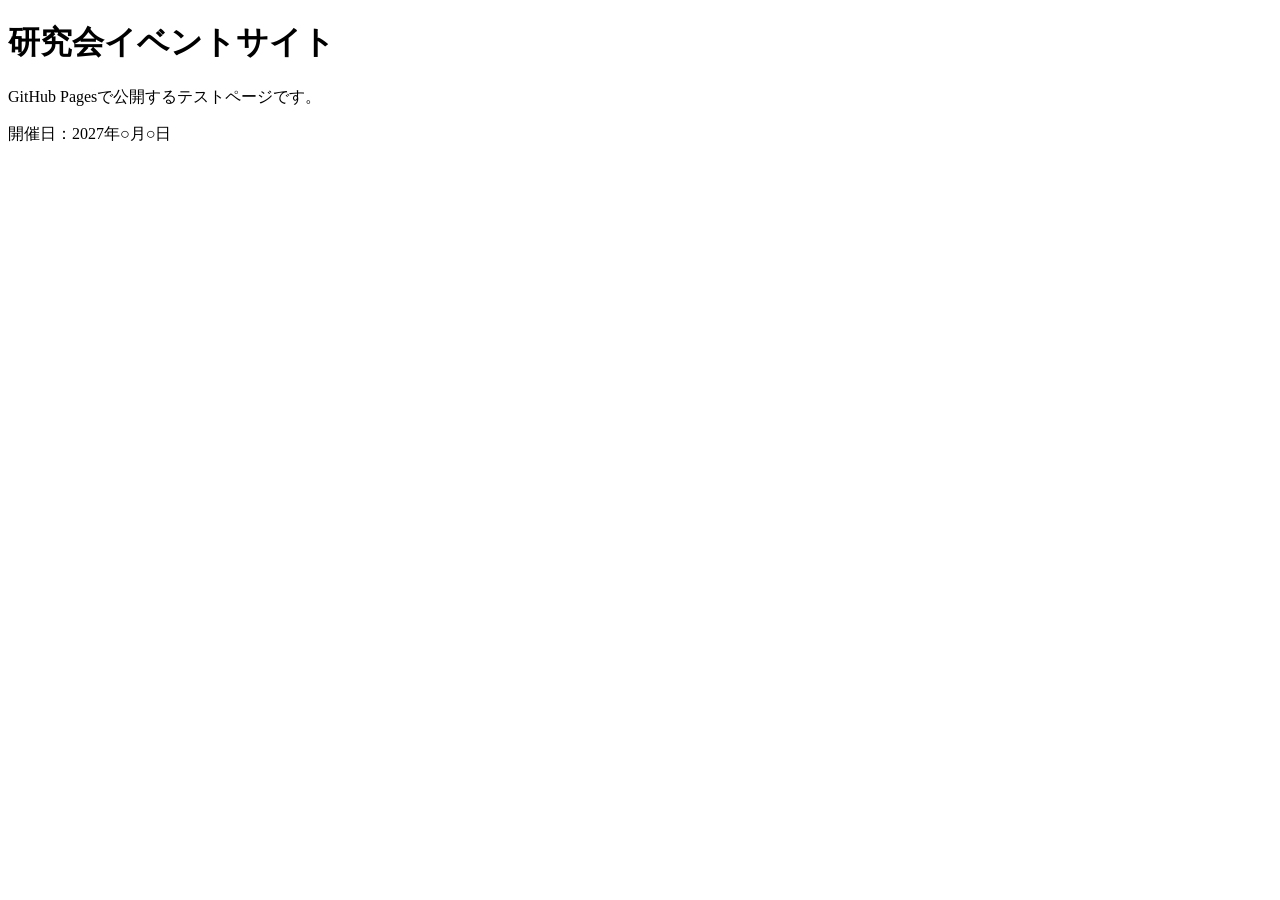
==== index.html @ d49466c6 "Create index.html" ====
<!DOCTYPE html>
<html lang="ja">
<head>
  <meta charset="UTF-8">
  <meta name="viewport" content="width=device-width, initial-scale=1">
  <title>研究会イベントサイト</title>
</head>
<body>
  <h1>研究会イベントサイト</h1>
  <p>GitHub Pagesで公開するテストページです。</p>
  <p>開催日：2027年○月○日</p>
</body>
</html>
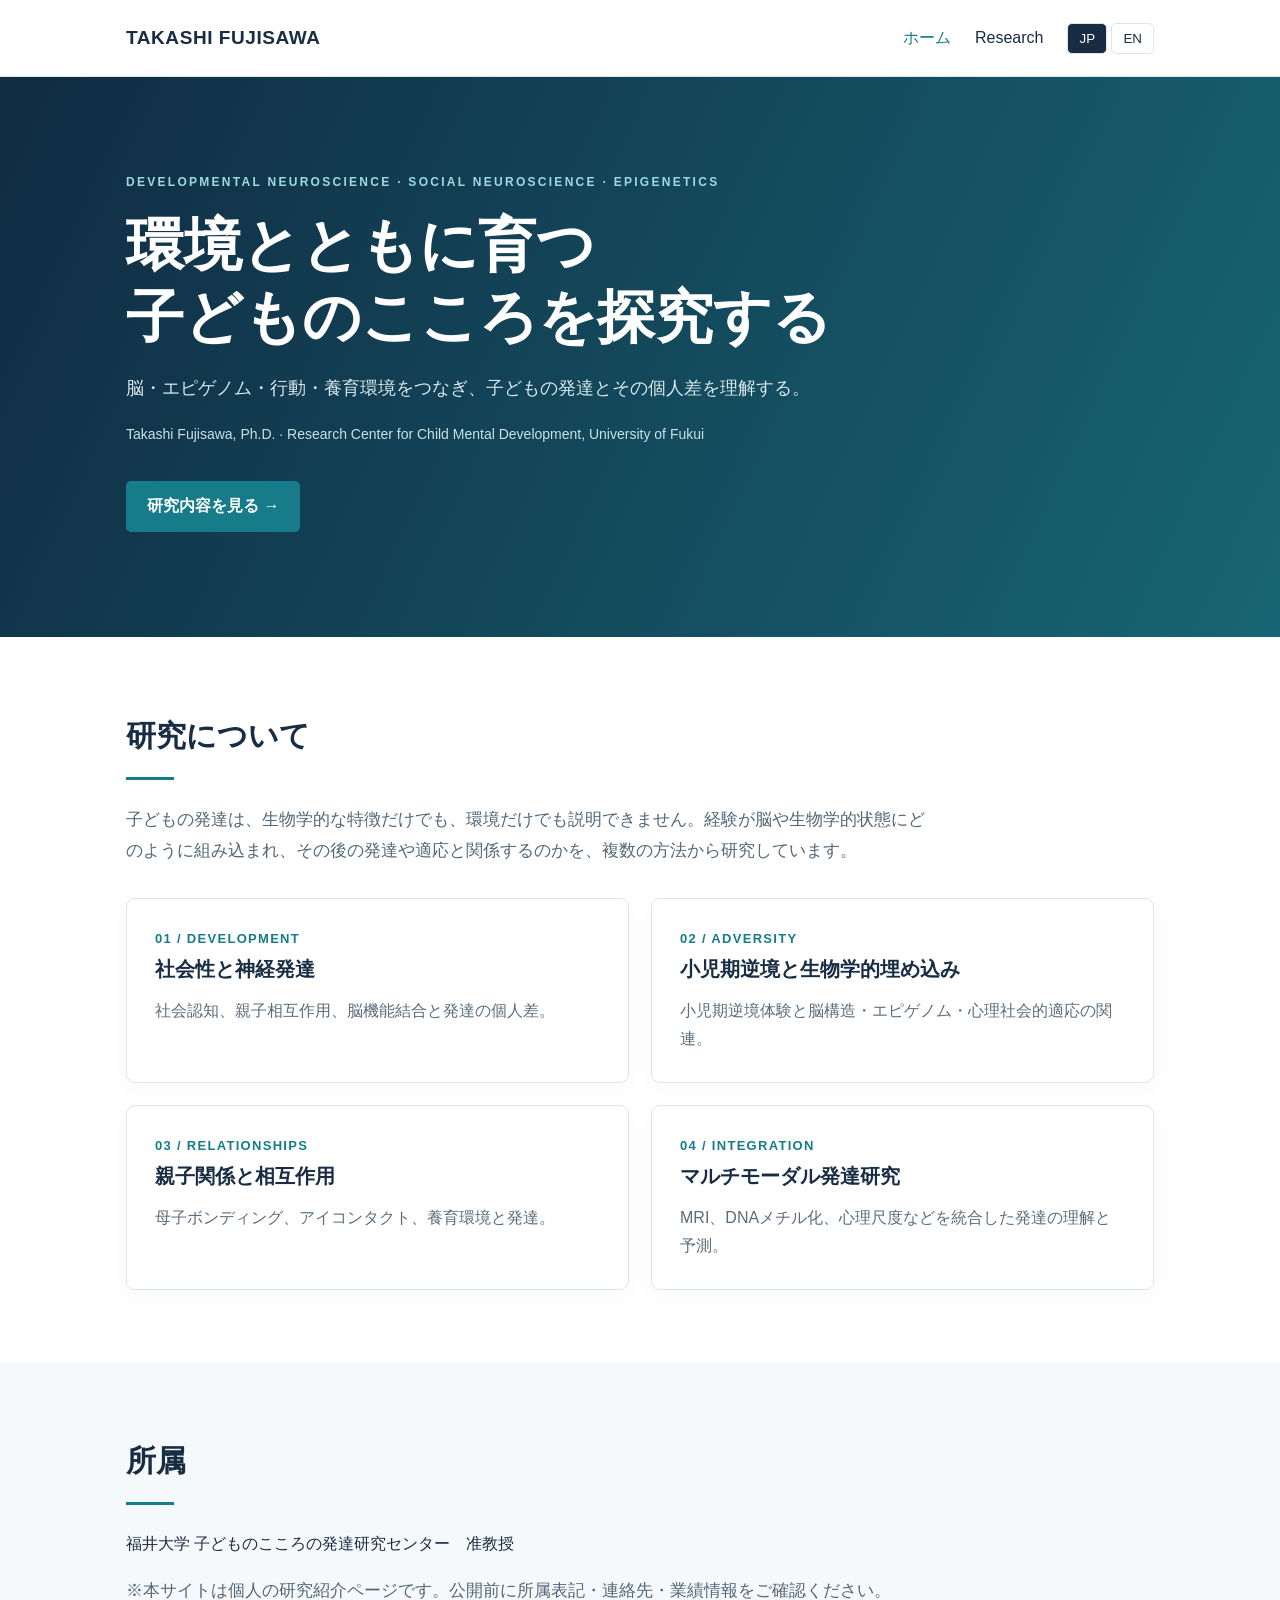
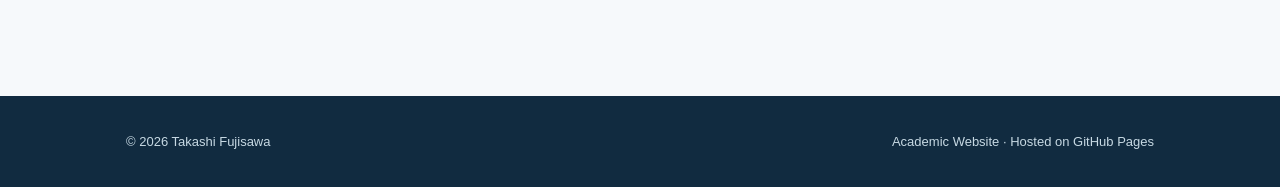
==== commit 3ff12524: "Add files via upload" ====
--- a/index.html
+++ b/index.html
@@ -1,13 +1,5 @@
-<!DOCTYPE html>
-<html lang="ja">
-<head>
-  <meta charset="UTF-8">
-  <meta name="viewport" content="width=device-width, initial-scale=1">
-  <title>研究会イベントサイト</title>
-</head>
-<body>
-  <h1>研究会イベントサイト</h1>
-  <p>GitHub Pagesで公開するテストページです。</p>
-  <p>開催日：2027年○月○日</p>
-</body>
-</html>
+<!doctype html><html lang="ja"><head><meta charset="utf-8"><meta name="viewport" content="width=device-width, initial-scale=1"><meta name="description" content="藤澤隆史の研究者ウェブサイト。発達神経科学、社会神経科学、小児期逆境と脳・エピゲノム研究。"><title>藤澤隆史 | 研究者ウェブサイト</title><link rel="stylesheet" href="style.css"><script defer src="script.js"></script></head><body>
+<header><div class="wrap nav"><a class="brand" href="index.html">TAKASHI FUJISAWA</a><nav class="navlinks" aria-label="Main navigation"><a class="active" href="index.html"><span class="lang-ja">ホーム</span><span class="lang-en">Home</span></a><a href="research.html">Research</a><div><button type="button" data-lang="ja">JP</button> <button type="button" data-lang="en">EN</button></div></nav></div></header>
+<main><section class="hero"><div class="wrap"><div class="eyebrow">Developmental Neuroscience · Social Neuroscience · Epigenetics</div><h1><span class="lang-ja">環境とともに育つ<br>子どものこころを探究する</span><span class="lang-en">Understanding How Minds Develop<br>in Context</span></h1><p class="lang-ja">脳・エピゲノム・行動・養育環境をつなぎ、子どもの発達とその個人差を理解する。</p><p class="lang-en">Integrating brain imaging, epigenetics, behavior, and caregiving environments to understand individual differences in child development.</p><p class="meta">Takashi Fujisawa, Ph.D. · Research Center for Child Mental Development, University of Fukui</p><a class="cta" href="research.html"><span class="lang-ja">研究内容を見る →</span><span class="lang-en">Explore Research →</span></a></div></section>
+<section class="section"><div class="wrap"><h2><span class="lang-ja">研究について</span><span class="lang-en">About My Research</span></h2><div class="rule"></div><p class="lead lang-ja">子どもの発達は、生物学的な特徴だけでも、環境だけでも説明できません。経験が脳や生物学的状態にどのように組み込まれ、その後の発達や適応と関係するのかを、複数の方法から研究しています。</p><p class="lead lang-en">Child development cannot be explained by biology or environment alone. My research examines how experiences become biologically embedded and relate to later development and adaptation, using complementary methods across disciplines.</p><div class="grid"><article class="card"><div class="num">01 / DEVELOPMENT</div><h3><span class="lang-ja">社会性と神経発達</span><span class="lang-en">Social and Neural Development</span></h3><p class="lang-ja">社会認知、親子相互作用、脳機能結合と発達の個人差。</p><p class="lang-en">Social cognition, parent–child interaction, functional connectivity, and developmental variability.</p></article><article class="card"><div class="num">02 / ADVERSITY</div><h3><span class="lang-ja">小児期逆境と生物学的埋め込み</span><span class="lang-en">Childhood Adversity and Biological Embedding</span></h3><p class="lang-ja">小児期逆境体験と脳構造・エピゲノム・心理社会的適応の関連。</p><p class="lang-en">Associations of childhood adversity with brain structure, epigenomic variation, and psychosocial adaptation.</p></article><article class="card"><div class="num">03 / RELATIONSHIPS</div><h3><span class="lang-ja">親子関係と相互作用</span><span class="lang-en">Parent–Child Relationships</span></h3><p class="lang-ja">母子ボンディング、アイコンタクト、養育環境と発達。</p><p class="lang-en">Maternal bonding, mutual gaze, caregiving environments, and development.</p></article><article class="card"><div class="num">04 / INTEGRATION</div><h3><span class="lang-ja">マルチモーダル発達研究</span><span class="lang-en">Multimodal Developmental Research</span></h3><p class="lang-ja">MRI、DNAメチル化、心理尺度などを統合した発達の理解と予測。</p><p class="lang-en">Integrating MRI, DNA methylation, and psychological measures to study developmental outcomes.</p></article></div></div></section>
+<section class="section alt"><div class="wrap"><h2><span class="lang-ja">所属</span><span class="lang-en">Affiliation</span></h2><div class="rule"></div><p class="lang-ja">福井大学 子どものこころの発達研究センター　准教授</p><p class="lang-en">Associate Professor, Research Center for Child Mental Development, University of Fukui, Japan</p><p class="lead lang-ja">※本サイトは個人の研究紹介ページです。公開前に所属表記・連絡先・業績情報をご確認ください。</p><p class="lead lang-en">This is a personal academic website. Affiliation, contact information, and publication details should be verified before public release.</p></div></section></main><footer><div class="wrap footer-inner"><span>© <span id="year">2026</span> Takashi Fujisawa</span><span>Academic Website · Hosted on GitHub Pages</span></div></footer></body></html>
--- a/style.css
+++ b/style.css
@@ -0,0 +1 @@
+:root{--ink:#182d43;--muted:#627385;--accent:#167c89;--bg:#f6f9fb;--line:#dce6ec}*{box-sizing:border-box}body{margin:0;font-family:Arial,'Noto Sans JP','Yu Gothic',sans-serif;color:var(--ink);line-height:1.8}a{color:inherit;text-decoration:none}.wrap{max-width:1080px;margin:auto;padding:0 26px}header{background:white;border-bottom:1px solid var(--line);position:sticky;top:0;z-index:5}.nav{display:flex;align-items:center;justify-content:space-between;min-height:76px;gap:15px}.brand{font-weight:750;letter-spacing:.03em;font-size:19px}.navlinks{display:flex;gap:24px;align-items:center}.navlinks a.active,.navlinks a:hover{color:var(--accent)}button{cursor:pointer;border:1px solid var(--line);background:white;padding:7px 11px;border-radius:5px;color:var(--ink)}button.selected{background:var(--ink);color:white}.hero{background:linear-gradient(115deg,#102b42,#176574);color:white;padding:95px 0 105px}.eyebrow{text-transform:uppercase;letter-spacing:.19em;font-size:12px;color:#9cdae0;font-weight:bold}.hero h1{font-size:clamp(36px,5vw,58px);line-height:1.25;margin:15px 0}.hero p{max-width:730px;color:#d8e9ee;font-size:18px}.hero .meta{font-size:14px;color:#c7e1e5}.section{padding:72px 0}.section.alt{background:var(--bg)}h2{font-size:30px;margin:0 0 14px}h3{font-size:20px;margin:0 0 10px}.lead{font-size:17px;color:#526778;max-width:800px}.rule{width:48px;height:3px;background:var(--accent);margin:0 0 25px}.grid{display:grid;grid-template-columns:repeat(2,minmax(0,1fr));gap:22px;margin-top:32px}.card{background:white;border:1px solid var(--line);border-radius:9px;padding:28px;box-shadow:0 7px 20px #16394b08}.card .num{color:var(--accent);font-weight:bold;font-size:13px;letter-spacing:.1em}.card p{color:#5a6d7d;margin:0}.cta{display:inline-block;margin-top:20px;padding:11px 21px;background:var(--accent);border-radius:5px;color:white;font-weight:bold}.list{padding-left:21px}.list li{margin-bottom:10px}footer{background:#112b40;color:#c7d9e3;padding:34px 0;font-size:13px}.footer-inner{display:flex;justify-content:space-between;gap:20px}.lang-en{display:none}html[lang='en'] .lang-en{display:initial}html[lang='en'] .lang-ja{display:none}html[lang='en'] .lang-en.block{display:block}html[lang='ja'] .lang-ja.block{display:block}html[lang='en'] .lang-en.grid{display:grid}@media(max-width:650px){.nav{flex-wrap:wrap;padding:13px 0}.navlinks{gap:13px;font-size:14px}.hero{padding:65px 0}.grid{grid-template-columns:1fr}.section{padding:52px 0}.footer-inner{display:block}}
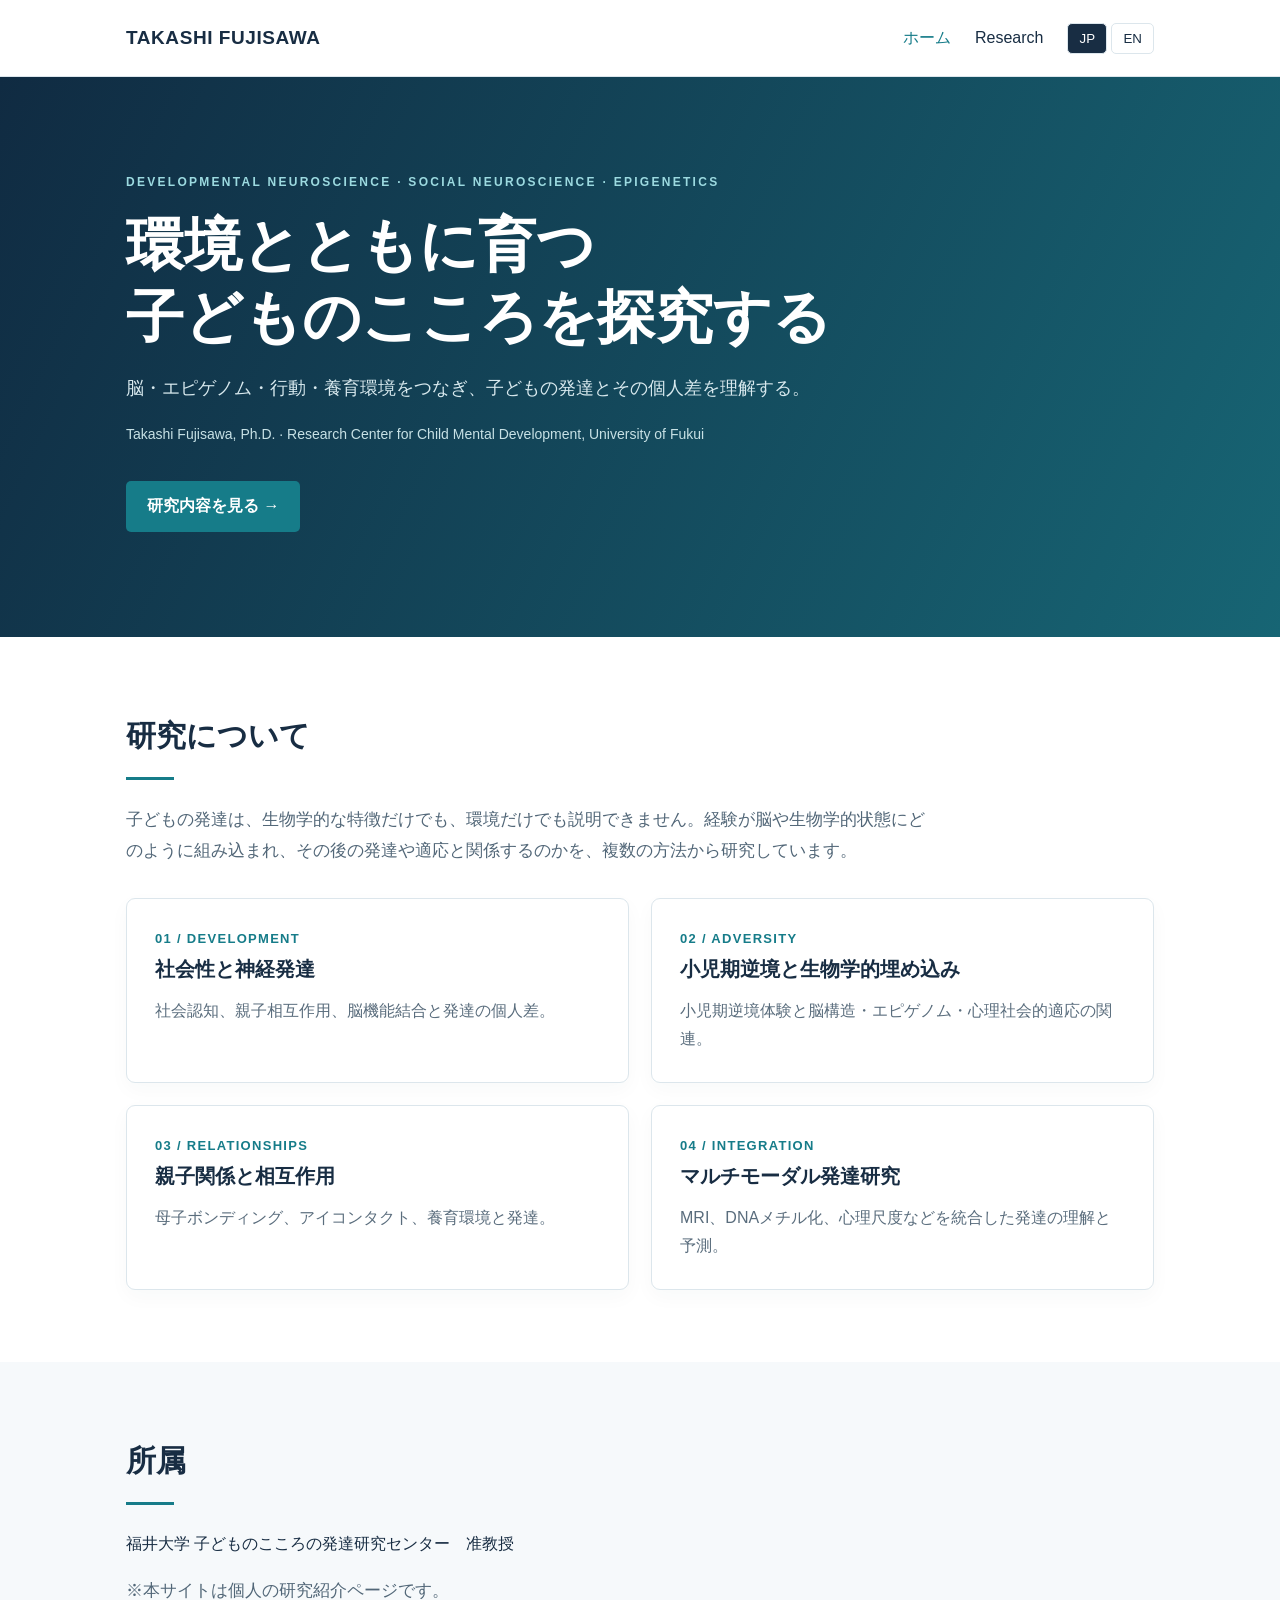
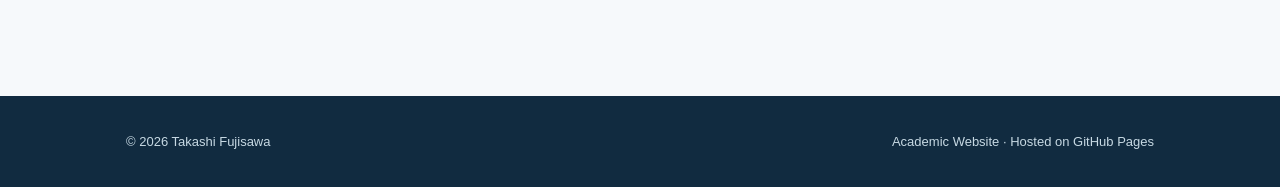
==== commit 6cabe20b: "Update index.html" ====
--- a/index.html
+++ b/index.html
@@ -2,4 +2,4 @@
 <header><div class="wrap nav"><a class="brand" href="index.html">TAKASHI FUJISAWA</a><nav class="navlinks" aria-label="Main navigation"><a class="active" href="index.html"><span class="lang-ja">ホーム</span><span class="lang-en">Home</span></a><a href="research.html">Research</a><div><button type="button" data-lang="ja">JP</button> <button type="button" data-lang="en">EN</button></div></nav></div></header>
 <main><section class="hero"><div class="wrap"><div class="eyebrow">Developmental Neuroscience · Social Neuroscience · Epigenetics</div><h1><span class="lang-ja">環境とともに育つ<br>子どものこころを探究する</span><span class="lang-en">Understanding How Minds Develop<br>in Context</span></h1><p class="lang-ja">脳・エピゲノム・行動・養育環境をつなぎ、子どもの発達とその個人差を理解する。</p><p class="lang-en">Integrating brain imaging, epigenetics, behavior, and caregiving environments to understand individual differences in child development.</p><p class="meta">Takashi Fujisawa, Ph.D. · Research Center for Child Mental Development, University of Fukui</p><a class="cta" href="research.html"><span class="lang-ja">研究内容を見る →</span><span class="lang-en">Explore Research →</span></a></div></section>
 <section class="section"><div class="wrap"><h2><span class="lang-ja">研究について</span><span class="lang-en">About My Research</span></h2><div class="rule"></div><p class="lead lang-ja">子どもの発達は、生物学的な特徴だけでも、環境だけでも説明できません。経験が脳や生物学的状態にどのように組み込まれ、その後の発達や適応と関係するのかを、複数の方法から研究しています。</p><p class="lead lang-en">Child development cannot be explained by biology or environment alone. My research examines how experiences become biologically embedded and relate to later development and adaptation, using complementary methods across disciplines.</p><div class="grid"><article class="card"><div class="num">01 / DEVELOPMENT</div><h3><span class="lang-ja">社会性と神経発達</span><span class="lang-en">Social and Neural Development</span></h3><p class="lang-ja">社会認知、親子相互作用、脳機能結合と発達の個人差。</p><p class="lang-en">Social cognition, parent–child interaction, functional connectivity, and developmental variability.</p></article><article class="card"><div class="num">02 / ADVERSITY</div><h3><span class="lang-ja">小児期逆境と生物学的埋め込み</span><span class="lang-en">Childhood Adversity and Biological Embedding</span></h3><p class="lang-ja">小児期逆境体験と脳構造・エピゲノム・心理社会的適応の関連。</p><p class="lang-en">Associations of childhood adversity with brain structure, epigenomic variation, and psychosocial adaptation.</p></article><article class="card"><div class="num">03 / RELATIONSHIPS</div><h3><span class="lang-ja">親子関係と相互作用</span><span class="lang-en">Parent–Child Relationships</span></h3><p class="lang-ja">母子ボンディング、アイコンタクト、養育環境と発達。</p><p class="lang-en">Maternal bonding, mutual gaze, caregiving environments, and development.</p></article><article class="card"><div class="num">04 / INTEGRATION</div><h3><span class="lang-ja">マルチモーダル発達研究</span><span class="lang-en">Multimodal Developmental Research</span></h3><p class="lang-ja">MRI、DNAメチル化、心理尺度などを統合した発達の理解と予測。</p><p class="lang-en">Integrating MRI, DNA methylation, and psychological measures to study developmental outcomes.</p></article></div></div></section>
-<section class="section alt"><div class="wrap"><h2><span class="lang-ja">所属</span><span class="lang-en">Affiliation</span></h2><div class="rule"></div><p class="lang-ja">福井大学 子どものこころの発達研究センター　准教授</p><p class="lang-en">Associate Professor, Research Center for Child Mental Development, University of Fukui, Japan</p><p class="lead lang-ja">※本サイトは個人の研究紹介ページです。公開前に所属表記・連絡先・業績情報をご確認ください。</p><p class="lead lang-en">This is a personal academic website. Affiliation, contact information, and publication details should be verified before public release.</p></div></section></main><footer><div class="wrap footer-inner"><span>© <span id="year">2026</span> Takashi Fujisawa</span><span>Academic Website · Hosted on GitHub Pages</span></div></footer></body></html>
+<section class="section alt"><div class="wrap"><h2><span class="lang-ja">所属</span><span class="lang-en">Affiliation</span></h2><div class="rule"></div><p class="lang-ja">福井大学 子どものこころの発達研究センター　准教授</p><p class="lang-en">Associate Professor, Research Center for Child Mental Development, University of Fukui, Japan</p><p class="lead lang-ja">※本サイトは個人の研究紹介ページです。</p><p class="lead lang-en">This is a personal academic website. Affiliation, contact information, and publication details should be verified before public release.</p></div></section></main><footer><div class="wrap footer-inner"><span>© <span id="year">2026</span> Takashi Fujisawa</span><span>Academic Website · Hosted on GitHub Pages</span></div></footer></body></html>
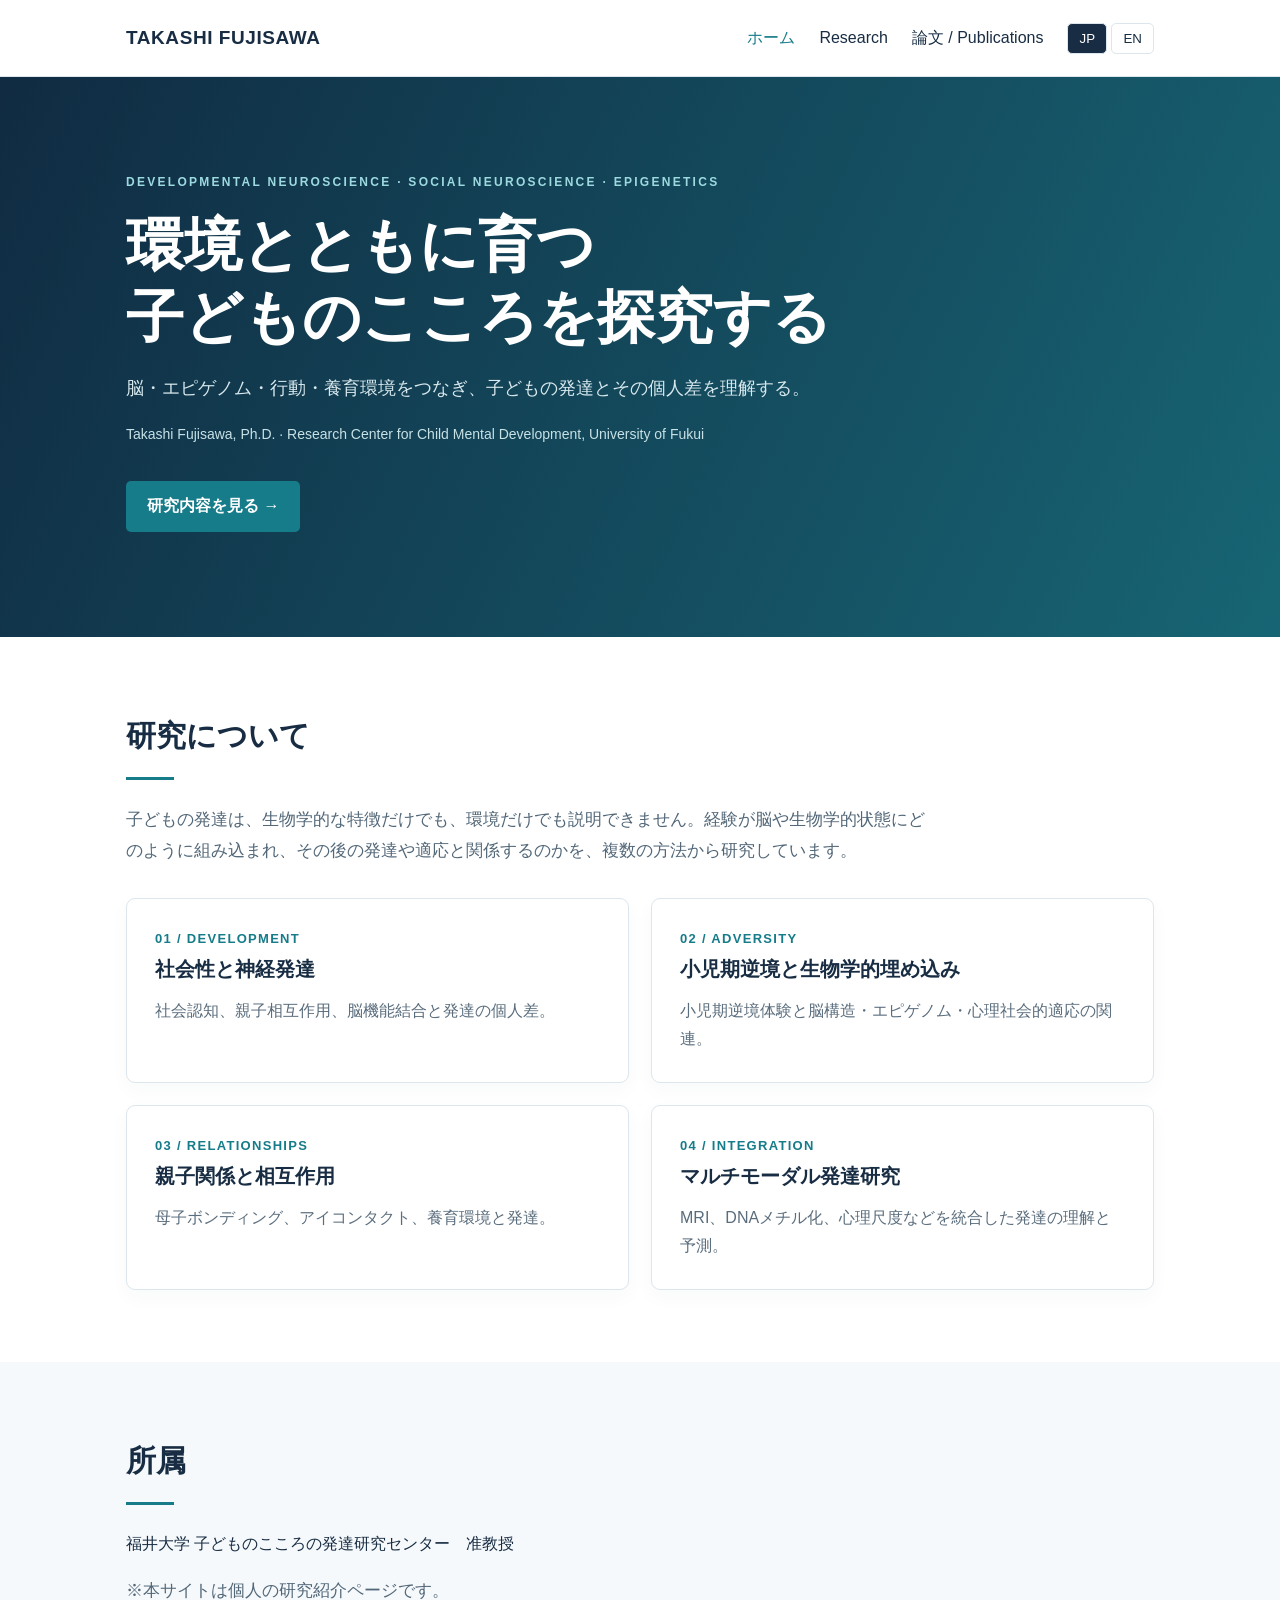
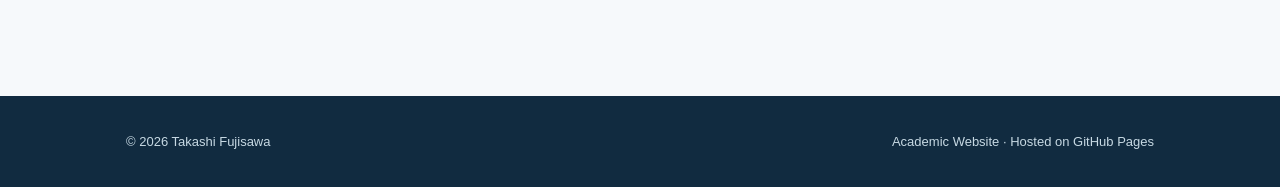
==== commit 900fa307: "Update index.html" ====
--- a/index.html
+++ b/index.html
@@ -1,5 +1,9 @@
 <!doctype html><html lang="ja"><head><meta charset="utf-8"><meta name="viewport" content="width=device-width, initial-scale=1"><meta name="description" content="藤澤隆史の研究者ウェブサイト。発達神経科学、社会神経科学、小児期逆境と脳・エピゲノム研究。"><title>藤澤隆史 | 研究者ウェブサイト</title><link rel="stylesheet" href="style.css"><script defer src="script.js"></script></head><body>
-<header><div class="wrap nav"><a class="brand" href="index.html">TAKASHI FUJISAWA</a><nav class="navlinks" aria-label="Main navigation"><a class="active" href="index.html"><span class="lang-ja">ホーム</span><span class="lang-en">Home</span></a><a href="research.html">Research</a><div><button type="button" data-lang="ja">JP</button> <button type="button" data-lang="en">EN</button></div></nav></div></header>
+<header><div class="wrap nav"><a class="brand" href="index.html">TAKASHI FUJISAWA</a><nav class="navlinks" aria-label="Main navigation"><a class="active" href="index.html"><span class="lang-ja">ホーム</span><span class="lang-en">Home</span></a><a href="research.html">Research</a><a href="https://scholar.google.co.jp/citations?user=x19zNuAAAAAJ&hl=ja"
+   target="_blank"
+   rel="noopener noreferrer">
+  論文 / Publications
+</a><div><button type="button" data-lang="ja">JP</button> <button type="button" data-lang="en">EN</button></div></nav></div></header>
 <main><section class="hero"><div class="wrap"><div class="eyebrow">Developmental Neuroscience · Social Neuroscience · Epigenetics</div><h1><span class="lang-ja">環境とともに育つ<br>子どものこころを探究する</span><span class="lang-en">Understanding How Minds Develop<br>in Context</span></h1><p class="lang-ja">脳・エピゲノム・行動・養育環境をつなぎ、子どもの発達とその個人差を理解する。</p><p class="lang-en">Integrating brain imaging, epigenetics, behavior, and caregiving environments to understand individual differences in child development.</p><p class="meta">Takashi Fujisawa, Ph.D. · Research Center for Child Mental Development, University of Fukui</p><a class="cta" href="research.html"><span class="lang-ja">研究内容を見る →</span><span class="lang-en">Explore Research →</span></a></div></section>
 <section class="section"><div class="wrap"><h2><span class="lang-ja">研究について</span><span class="lang-en">About My Research</span></h2><div class="rule"></div><p class="lead lang-ja">子どもの発達は、生物学的な特徴だけでも、環境だけでも説明できません。経験が脳や生物学的状態にどのように組み込まれ、その後の発達や適応と関係するのかを、複数の方法から研究しています。</p><p class="lead lang-en">Child development cannot be explained by biology or environment alone. My research examines how experiences become biologically embedded and relate to later development and adaptation, using complementary methods across disciplines.</p><div class="grid"><article class="card"><div class="num">01 / DEVELOPMENT</div><h3><span class="lang-ja">社会性と神経発達</span><span class="lang-en">Social and Neural Development</span></h3><p class="lang-ja">社会認知、親子相互作用、脳機能結合と発達の個人差。</p><p class="lang-en">Social cognition, parent–child interaction, functional connectivity, and developmental variability.</p></article><article class="card"><div class="num">02 / ADVERSITY</div><h3><span class="lang-ja">小児期逆境と生物学的埋め込み</span><span class="lang-en">Childhood Adversity and Biological Embedding</span></h3><p class="lang-ja">小児期逆境体験と脳構造・エピゲノム・心理社会的適応の関連。</p><p class="lang-en">Associations of childhood adversity with brain structure, epigenomic variation, and psychosocial adaptation.</p></article><article class="card"><div class="num">03 / RELATIONSHIPS</div><h3><span class="lang-ja">親子関係と相互作用</span><span class="lang-en">Parent–Child Relationships</span></h3><p class="lang-ja">母子ボンディング、アイコンタクト、養育環境と発達。</p><p class="lang-en">Maternal bonding, mutual gaze, caregiving environments, and development.</p></article><article class="card"><div class="num">04 / INTEGRATION</div><h3><span class="lang-ja">マルチモーダル発達研究</span><span class="lang-en">Multimodal Developmental Research</span></h3><p class="lang-ja">MRI、DNAメチル化、心理尺度などを統合した発達の理解と予測。</p><p class="lang-en">Integrating MRI, DNA methylation, and psychological measures to study developmental outcomes.</p></article></div></div></section>
 <section class="section alt"><div class="wrap"><h2><span class="lang-ja">所属</span><span class="lang-en">Affiliation</span></h2><div class="rule"></div><p class="lang-ja">福井大学 子どものこころの発達研究センター　准教授</p><p class="lang-en">Associate Professor, Research Center for Child Mental Development, University of Fukui, Japan</p><p class="lead lang-ja">※本サイトは個人の研究紹介ページです。</p><p class="lead lang-en">This is a personal academic website. Affiliation, contact information, and publication details should be verified before public release.</p></div></section></main><footer><div class="wrap footer-inner"><span>© <span id="year">2026</span> Takashi Fujisawa</span><span>Academic Website · Hosted on GitHub Pages</span></div></footer></body></html>
